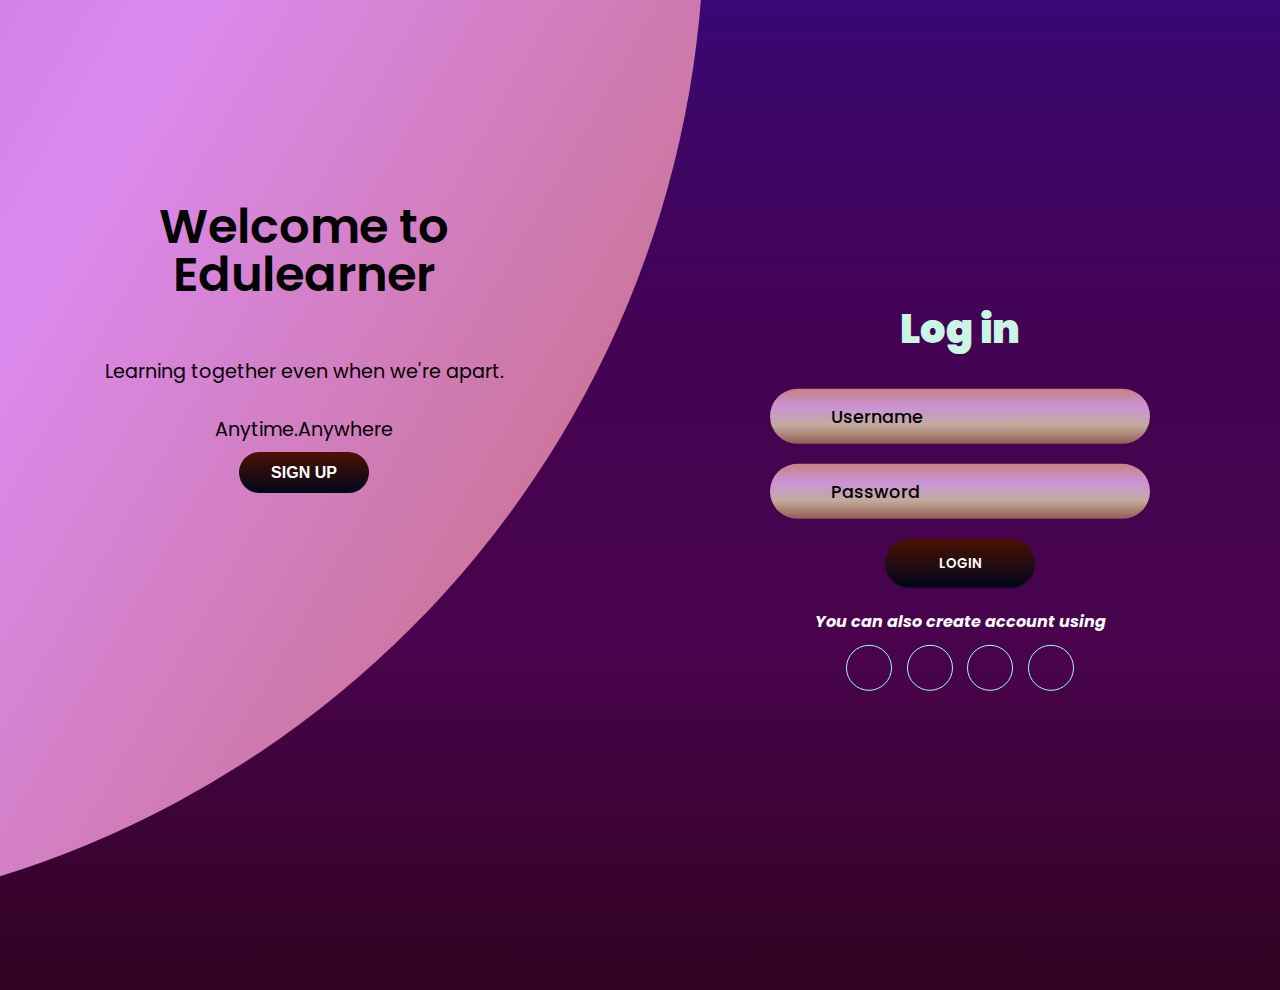
==== Code/Login/index.html @ 3d3e715c "Merge branch 'main' of https://github.com/daksh64/Professional-Development-workshop" ====
<!DOCTYPE html>
<html lang="en">
  <head>
    <meta charset="UTF-8" />
    <meta name="viewport" content="width=device-width, initial-scale=1.0" />
    <script src="https://kit.fontawesome.com/64d58efce2.js" crossorigin="anonymous"></script>
    <script src="https://kit.fontawesome.com/9e2a9fc615.js" crossorigin="anonymous"></script>
    <script src="https://www.google.com/recaptcha/api.js" async defer></script>
    <link rel="stylesheet" href="style.css" />
    <title>Edulearers</title> 
  </head>
  <body>
    <div class="container">
      <div class="forms-container">
        <div class="signin-signup">
          <form action="#" class="sign-in-form">
            <h2 class="title">
              <b>Log in</b></h2>
            <div class="input-field">
              <i class="fas fa-user"></i>
              <input type="text" placeholder="Username" />
            </div>
            <div class="input-field">
              <i class="fas fa-lock"></i>
              <input type="password" placeholder="Password" />
            </div>
            <div class="g-recaptcha" data-sitekey="6LcCgkkoAAAAAEpwB1J_RtJTQGfz9iR623TkDR6a"></div>
            <input type="submit" value="Login" class="btn solid" />
            <p class="social-text"><b>You can also create account using</b></p>
            <div class="social-media">
              <a href="#" class="social-icon">
                <i class="fab fa-facebook-f"></i>
              </a>
              <a href="#" class="social-icon">
                <i class="fab fa-twitter"></i>
              </a>
              <a href="#" class="social-icon">
                <i class="fab fa-google"></i>
              </a>
              <a href="#" class="social-icon">
                <i class="fab fa-linkedin-in"></i>
              </a>
            </div>
          </form>
          <form action="#" class="sign-up-form">
            <h2 class="title">Sign up</h2>
            <div class="input-field">
              <i class="fas fa-user"></i>
              <input type="text" placeholder="Username" />
            </div>
            <div class="input-field">
              <i class="fas fa-envelope"></i>
              <input type="email" placeholder="Email" />
            </div>
            <div class="input-field">
              <i class="fas fa-lock"></i>
              <input type="password" placeholder="Password" />
            </div>
            <div class="input-field">
                <i class="fa-solid fa-star" style="color: #000000;"></i>
              <select class="fas role">
                <option disabled selected hidden > &nbsp;&nbsp;&nbsp;&nbsp;&nbsp;&nbsp;&nbsp;&nbsp;&nbsp;&nbsp;&nbsp;&nbsp; Role</option>
                <option>Teacher</option>
                <option>Student</option>
            </select>
            </div>
            <input type="submit" class="btn" value="Sign up" />
            <p class="social-text">Or Sign up with social platforms</p>
            <div class="social-media">
              <a href="#" class="social-icon">
                <i class="fab fa-facebook-f"></i>
              </a>
              <a href="#" class="social-icon">
                <i class="fab fa-twitter"></i>
              </a>
              <a href="#" class="social-icon">
                <i class="fab fa-google"></i>
              </a>
              <a href="#" class="social-icon">
                <i class="fab fa-linkedin-in"></i>
              </a>
            </div>
          </form>
        </div>
      </div>

      <div class="panels-container">
        <div class="panel left-panel">
          <div class="content">
            <h3>Welcome to Edulearner</h3>
            <br></br>
            <p>
              Learning together even when we're apart.
              <br></br>
              Anytime.Anywhere
            </p>
            <button class="btn transparent" id="sign-up-btn">
              Sign up
            </button>
          </div>
          <img src="img/log.svg" class="image" alt="" />
        </div>
        <div class="panel right-panel">
          <div class="content">
            <h3><b>Try it,You may like it.</h3></b>
            <p>
              The Spell of "Alohomora"
            </p>
            <button class="btn transparent" id="sign-in-btn">
              Sign in
            </button>
          </div>
          <img src="img/register.svg" class="image" alt="" />
        </div>
      </div>
    </div>

    <script src="app.js"></script>
  </body>
</html>
---- Code/Login/style.css ----
@import url("https://fonts.googleapis.com/css2?family=Poppins:wght@200;300;400;500;600;700;800&display=swap");

* {
  margin: 0;
  padding: 0;
  box-sizing: border-box;
}

body,
input {
  font-family: "Poppins", sans-serif;
}

.container {
  position: relative;
  width: 100%;
  background: linear-gradient(#3a0874,#430253,#48034b,#300321);
  min-height: 110vh;

}

.forms-container {
  position: absolute;
  width: 100%;
  height: 100%;
  top: 0;
  left: 0;
}

.signin-signup {
  position: absolute;
  top: 50%;
  transform: translate(-50%, -50%);
  left: 75%;
  width: 50%;
  transition: 1s 0.7s ease-in-out;
  display: grid;
  grid-template-columns: 1fr;
  z-index: 5;
}

form {
  display: flex;
  align-items: center;
  justify-content: center;
  flex-direction: column;
  padding: 0rem 5rem;
  transition: all 0.2s 0.7s;
  overflow: hidden;
  grid-column: 1 / 2;
  grid-row: 1 / 2;
}

form.sign-up-form {
  opacity: 0;
  z-index: 1;
}

form.sign-in-form {
  z-index: 2;
}

.title {
  font-size: 2.5rem;
  color:rgb(202, 247, 228);
  margin-bottom: 20px;
}

.input-field {
  max-width: 380px;
  width: 200%;
  background: linear-gradient(#c98181,#ca93d8,#c2ac9b,#945b53);
  margin: 10px 0;
  height: 55px;
  border-radius: 65px;
  display:grid;
  grid-template-columns: 15% 85%;
  padding: 0 0.4rem;
  position: relative;
}

.input-field i {
  text-align: center;
  line-height: 55px;
  color: #251e1e;
  transition: 0.5s;
  font-size: 1.1rem;
}

.input-field input {
  background: none;
  outline: none;
  border: none;
  line-height: 1;
  font-weight: 600;
  font-size: 1.1rem;
  color: #a02929;
}

.input-field input::placeholder {
  color: #000000;
  font-weight: 500;
}

.role
{
    background-color: transparent; 
    border-radius: 30px; width: 380px; margin-left: -60px;
    color: #030000;font-size: 1.1rem;line-height: 55px; outline: nonee;border:none;
    font-family: "Poppins", sans-serif;
}

.social-text {
  padding: 0.7rem 0;
  color: #ffffff;
  font-size: 1rem;
  font-style: italic;
}

.social-media {
  display: flex;
  justify-content: center;
}

.social-icon {
  height: 46px;
  width: 46px;
  display: flex;
  justify-content: center;
  align-items: center;
  margin: 0 0.45rem;
  color: #b3f7da;
  border-radius: 50%;
  border: 1px solid #aafaed;
  text-decoration: none;
  font-size: 1.1rem;
  transition: 0.3s;
}

.social-icon:hover {
  color: #130277;
  border-color: #010b35;
}

.btn {
  width: 150px;
  background: linear-gradient(#4b1103,#00071b);
  border: #fcf9f9;
  outline: none;
  height: 49px;
  border-radius: 100px;
  color: #ffffff;
  text-transform: uppercase;
  font-weight: 600;
  margin: 10px 0;
  cursor: pointer;
  transition: 0.5s;
}

.btn:hover {
  background-color: #020202;
}
.panels-container {
  position: absolute;
  height: 100%;
  width: 100%;
  top: 0;
  left: 0;
  display: grid;
  grid-template-columns: repeat(2, 1fr);
}

.container:before {
  content: "";
  position: absolute;
  height: 2000px;
  width: 2000px;
  top: -8%;
  right: 45%;
  transform: translateY(-50%);
  background-image: linear-gradient(-60deg, #c26969,#db8af0,#a555c2,#bb6558 100%);
  transition: 1.5s ease-in-out;
  border-radius: 50%;
  z-index: 6;
}

.image {
  width: 100%;
  transition: transform 1.1s ease-in-out;
  transition-delay: 0.4s;
}

.panel {
  display: flex;
  flex-direction: column;
  align-items: flex-end;
  justify-content: space-around;
  text-align: center;
  z-index: 6;
}

.left-panel {
  pointer-events: all;
  padding: 3rem 17% 2rem 12%;
}

.right-panel {
  pointer-events: none;
  padding: 3rem 12% 2rem 17%;
}

.panel .content {
  color: #000000;
  transition: transform 0.9s ease-in-out;
  transition-delay: 0.6s;
}

.panel h3 {
  font-weight: 600;
  color: #020202;
  line-height: 1;
  font-size: 3rem;
}

.panel p {
  font-size: 1.2rem;
  padding: 0.5rem;
}

.btn.transparent {
  margin: 0;
  background-color: #00071b;
  width: 130px;
  height: 41px;
  font-weight: 600;
  font-size: 1rem;
}

.right-panel .image,
.right-panel .content {
  transform: translateX(900px);
}

/* ANIMATION */

.container.sign-up-mode:before {
  transform: translate(100%, -50%);
  right: 52%;
}

.container.sign-up-mode .left-panel .image,
.container.sign-up-mode .left-panel .content {
  transform: translateX(-800px);
}

.container.sign-up-mode .signin-signup {
  left: 25%;
}

.container.sign-up-mode form.sign-up-form {
  opacity: 1;
  z-index: 2;
}

.container.sign-up-mode form.sign-in-form {
  opacity: 0;
  z-index: 1;
}

.container.sign-up-mode .right-panel .image,
.container.sign-up-mode .right-panel .content {
  transform: translateX(0%);
}

.container.sign-up-mode .left-panel {
  pointer-events: none;
}

.container.sign-up-mode .right-panel {
  pointer-events: all;
}

@media (max-width: 870px) {
  .container {
    min-height: 800px;
    height: 100vh;
  }
  .signin-signup {
    width: 100%;
    top: 95%;
    transform: translate(-50%, -100%);
    transition: 1s 0.8s ease-in-out;
  }

  .signin-signup,
  .container.sign-up-mode .signin-signup {
    left: 50%;
  }

  .panels-container {
    grid-template-columns: 1fr;
    grid-template-rows: 1fr 2fr 1fr;
  }

  .panel {
    flex-direction: row;
    justify-content: space-around;
    align-items: center;
    padding: 2.5rem 8%;
    grid-column: 1 / 2;
  }

  .right-panel {
    grid-row: 3 / 4;
  }

  .left-panel {
    grid-row: 1 / 2;
  }

  .image {
    width: 200px;
    transition: transform 0.9s ease-in-out;
    transition-delay: 0.6s;
  }

  .panel .content {
    padding-right: 15%;
    transition: transform 0.9s ease-in-out;
    transition-delay: 0.8s;
  }

  .panel h3 {
    font-size: 1.2rem;
  }

  .panel p {
    font-size: 0.7rem;
    padding: 0.5rem 0;
  }

  .btn.transparent {
    width: 110px;
    height: 35px;
    font-size: 0.7rem;
  }

  .container:before {
    width: 1500px;
    height: 1500px;
    transform: translateX(-50%);
    left: 30%;
    bottom: 68%;
    right: initial;
    top: initial;
    transition: 2s ease-in-out;
  }

  .container.sign-up-mode:before {
    transform: translate(-50%, 100%);
    bottom: 32%;
    right: initial;
  }

  .container.sign-up-mode .left-panel .image,
  .container.sign-up-mode .left-panel .content {
    transform: translateY(-300px);
  }

  .container.sign-up-mode .right-panel .image,
  .container.sign-up-mode .right-panel .content {
    transform: translateY(0px);
  }

  .right-panel .image,
  .right-panel .content {
    transform: translateY(300px);
  }

  .container.sign-up-mode .signin-signup {
    top: 5%;
    transform: translate(-50%, 0);
  }
}

@media (max-width: 570px) {
  form {
    padding: 0 1.5rem;
  }

  .image {
    display: none;
  }
  .panel .content {
    padding: 0.5rem 1rem;
  }
  .container {
    padding: 1.5rem;
  }

  .container:before {
    bottom: 72%;
    left: 50%;
  }

  .container.sign-up-mode:before {
    bottom: 28%;
    left: 50%;
  }
}
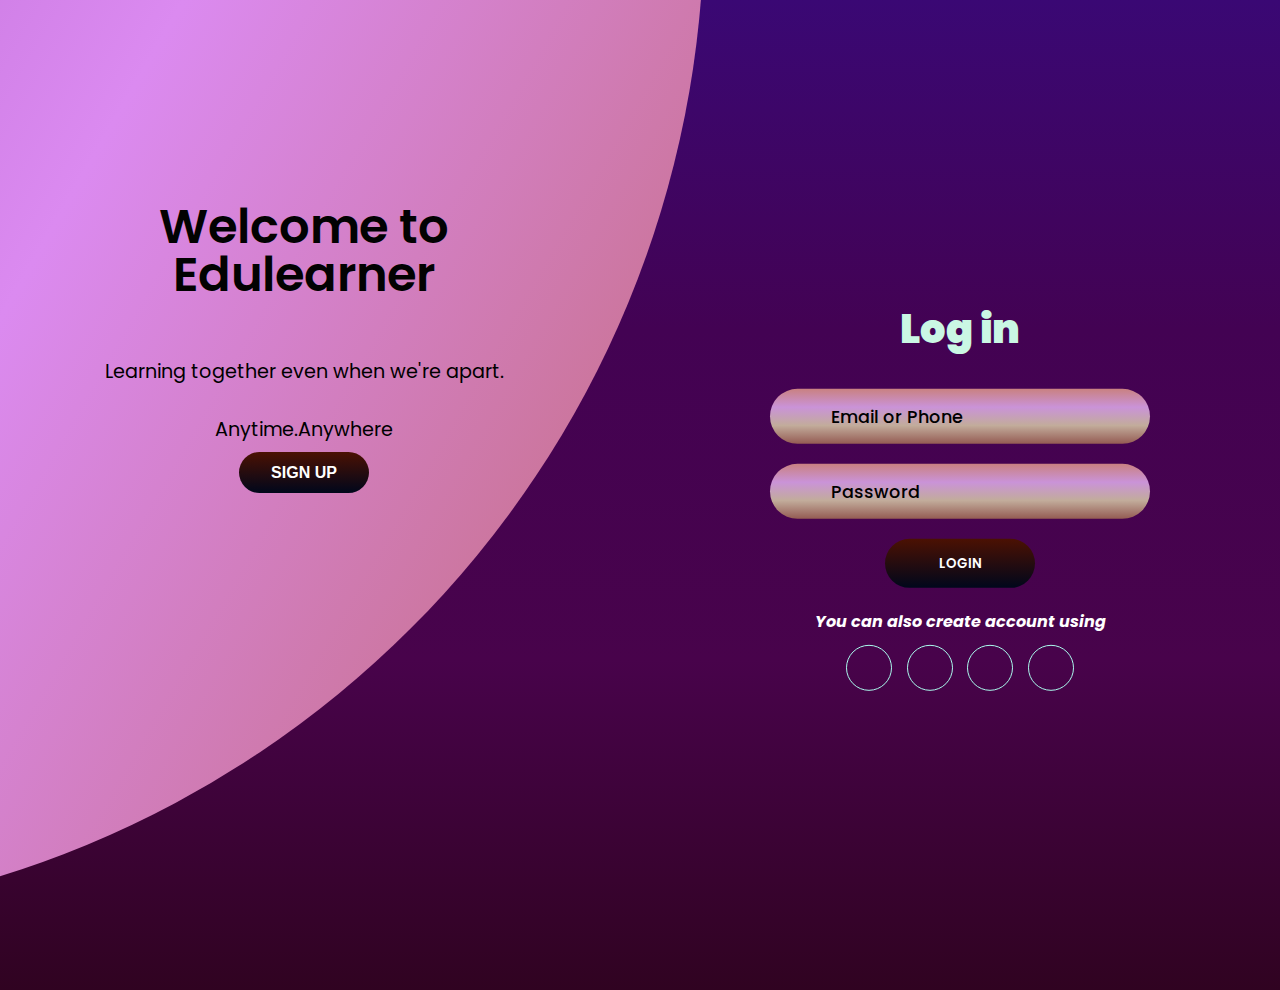
==== commit d202be55: "Login page js editted" ====
--- a/Code/Login/index.html
+++ b/Code/Login/index.html
@@ -18,7 +18,7 @@
               <b>Log in</b></h2>
             <div class="input-field">
               <i class="fas fa-user"></i>
-              <input type="text" placeholder="Username" />
+              <input type="text" placeholder="Email or Phone" />
             </div>
             <div class="input-field">
               <i class="fas fa-lock"></i>
@@ -104,7 +104,7 @@
           <div class="content">
             <h3><b>Try it,You may like it.</h3></b>
             <p>
-              The Spell of "Alohomora"
+              Already a customer?
             </p>
             <button class="btn transparent" id="sign-in-btn">
               Sign in
